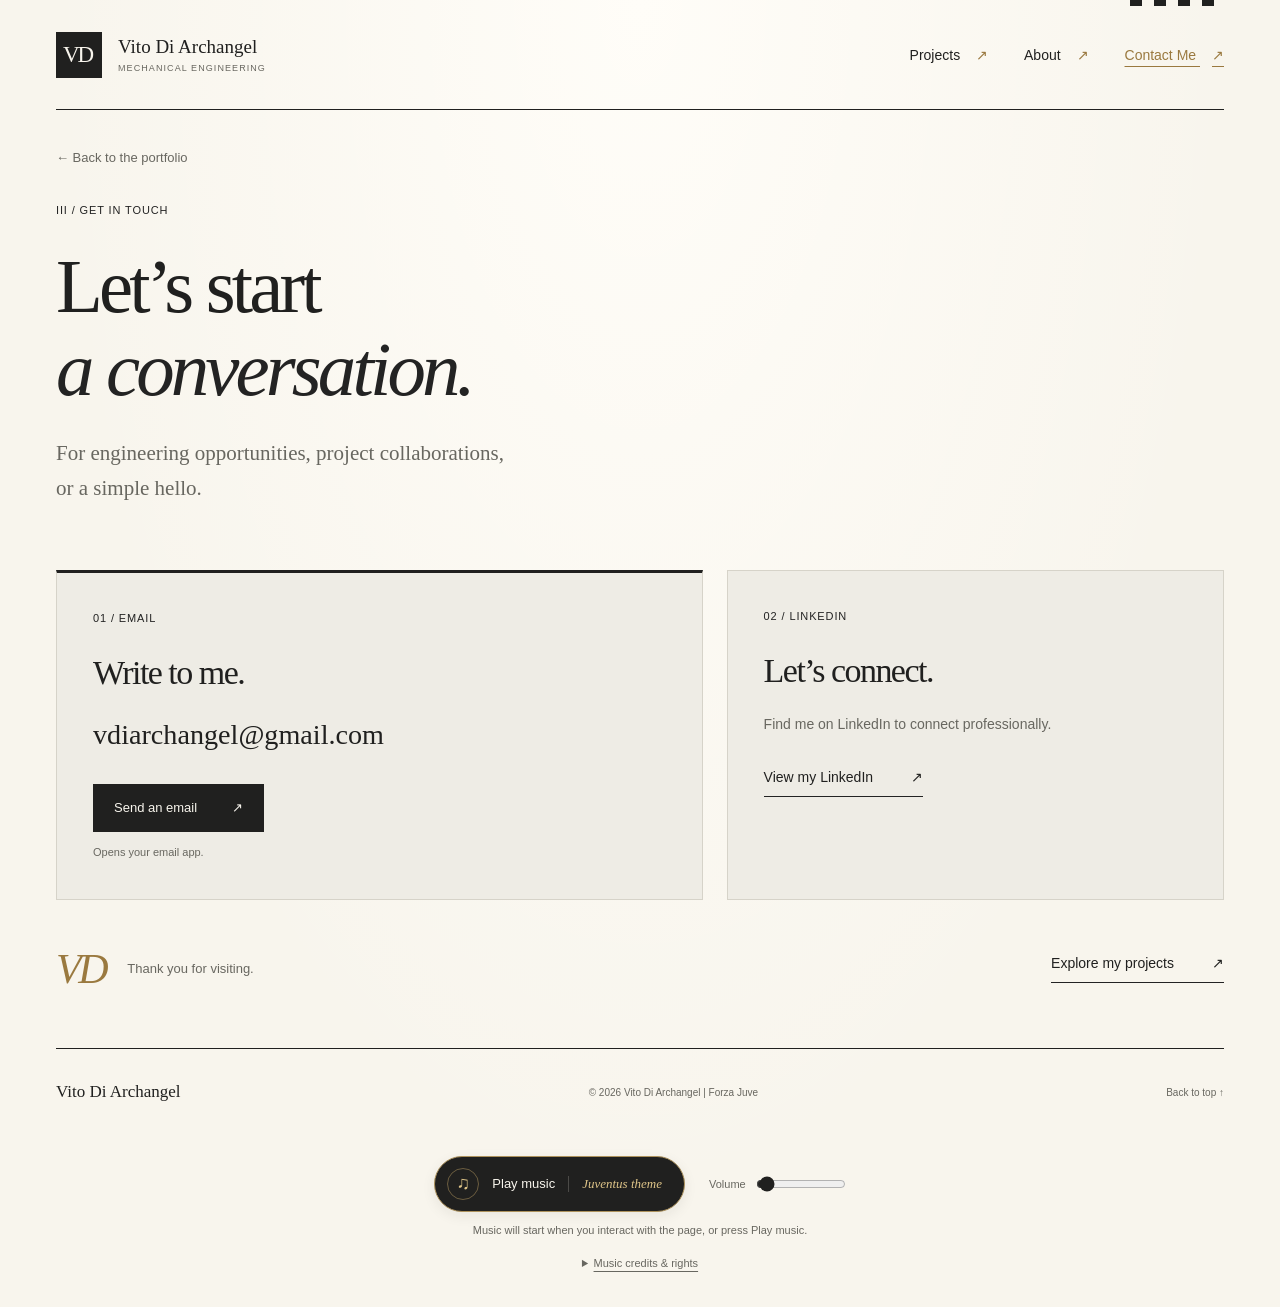
==== contact.html @ 300df436 "Add Contact Me page with email and LinkedIn links" ====
<!doctype html>
<html lang="en-GB">
  <head>
    <meta charset="UTF-8">
    <meta name="viewport" content="width=device-width, initial-scale=1">
    <meta name="description" content="Contact Vito Di Archangel by email or connect on LinkedIn.">
    <meta name="theme-color" content="#f8f5ed">
    <title>Contact Me | Vito Di Archangel</title>
    <link rel="stylesheet" href="style.css">
    <script src="page-data.js" defer>
    </script>
    <script src="script.js" defer>
    </script>
  </head>
  <body>
    <a class="skip-link" href="#main">Skip to content</a>
    <header class="header shell">
      <a class="brand" href="index.html" aria-label="Vito Di Archangel home">
        <span class="brand-mark" aria-hidden="true">VD</span>
        <span>
          Vito Di Archangel
          <span class="brand-caption">Mechanical engineering</span>
        </span>
      </a>
      <nav aria-label="Main navigation">
        <a href="index.html#projects">Projects <span aria-hidden="true">↗</span>
        </a>
        <a href="index.html#about">About <span aria-hidden="true">↗</span>
        </a>
        <a href="contact.html" aria-current="page">Contact Me <span aria-hidden="true">↗</span>
        </a>
      </nav>
    </header>
    <main id="main" class="shell contact-page">
      <div class="contact-heading">
        <a class="case-back" href="index.html">← Back to the portfolio</a>
        <p class="eyebrow">III / Get in touch</p>
        <h1>Let’s start<br>
          <em>a conversation.</em>
        </h1>
        <p class="contact-lead">For engineering opportunities, project collaborations,<br>or a simple hello.</p>
      </div>
      <div class="contact-grid">
        <section class="contact-card contact-email" aria-labelledby="email-title">
          <p class="eyebrow">01 / Email</p>
          <h2 id="email-title">Write to me.</h2>
          <a class="contact-address" href="mailto:vdiarchangel@gmail.com">vdiarchangel@gmail.com</a>
          <a class="contact-button" href="mailto:vdiarchangel@gmail.com">Send an email <span aria-hidden="true">↗</span>
          </a>
          <p class="contact-note">Opens your email app.</p>
        </section>
        <section class="contact-card" aria-labelledby="linkedin-title">
          <p class="eyebrow">02 / LinkedIn</p>
          <h2 id="linkedin-title">Let’s connect.</h2>
          <p>Find me on LinkedIn to connect professionally.</p>
          <a class="text-link" href="https://www.linkedin.com/in/vdiarchangel" target="_blank" rel="noopener noreferrer">View my LinkedIn <span aria-hidden="true">↗</span>
          </a>
        </section>
      </div>
      <div class="contact-closing">
        <span aria-hidden="true">VD</span>
        <p>Thank you for visiting.</p>
        <a class="text-link" href="index.html#projects">Explore my projects <span aria-hidden="true">↗</span>
        </a>
      </div>
    </main>
    <footer class="shell footer">
      <a class="footer-name" href="index.html">Vito Di Archangel</a>
      <p>© <span id="year">2026</span> Vito Di Archangel | Forza Juve</p>
      <a href="#main">Back to top ↑</a>
    </footer>
    <section class="music-dock shell" aria-label="Background music">
      <audio id="background-music" loop preload="auto" aria-label="Juventus theme song">
        <source src="assets/background-music.mp3" type="audio/mpeg">
      </audio>
      <div class="music-controls">
        <button id="music-button" class="music-button" type="button" aria-pressed="false" aria-controls="background-music">
          <span id="music-icon" class="music-icon" aria-hidden="true">♫</span>
          <span id="music-button-label">Play music</span>
          <span class="music-track">Juventus theme</span>
        </button>
        <label class="music-volume" for="music-volume">
          Volume
          <input id="music-volume" type="range" min="0" max="100" value="5" aria-label="Music volume" aria-valuetext="5 percent">
        </label>
      </div>
      <p id="music-status" class="music-status" role="status">Starting music…</p>
      <details class="music-credit">
        <summary>Music credits &amp; rights</summary>
        <p>Background music: Juventus theme song. The music, lyrics and sound recording
          belong to their respective copyright holders. All rights reserved by their
          respective owners. No ownership of this music is claimed by this website.
        </p>
        <p>This is Vito Di Archangel’s independent personal portfolio. It is not
          affiliated with, sponsored by or endorsed by Juventus Football Club.
          The Juventus name and associated trademarks belong to their respective owners.
        </p>
      </details>
    </section>
  </body>
</html>
---- style.css ----
/* Juventus-inspired palette: off-white, charcoal, and restrained antique gold. */
:root {
  --paper: #f8f5ed;
  --ink: #20201f;
  --muted: #686760;
  --line: #d6d3c9;
  --accent: #232323;
  --gold: #9a793f;
  --panel: #eeece5;
  --serif: "Palatino Linotype", "Book Antiqua", Palatino, Georgia, serif;
  --sans: "Segoe UI", Arial, sans-serif;
  --label: "Segoe UI", Arial, sans-serif;
}

/* Base styles. */
* {
  box-sizing: border-box;
}

html {
  scroll-behavior: smooth;
  scroll-padding-top: 28px;
}

body {
  margin: 0;
  background-color: var(--paper);
  background-image: radial-gradient(ellipse at top, #fffdf8 0, transparent 65%);
  color: var(--ink);
  font-family: var(--sans);
  -webkit-font-smoothing: antialiased;
}

a {
  color: inherit;
  text-decoration: none;
}

button {
  font: inherit;
}

a:focus-visible,
button:focus-visible,
[tabindex="0"]:focus-visible {
  outline: 2px solid var(--gold);
  outline-offset: 6px;
}

.shell {
  width: min(1240px, calc(100% - 112px));
  margin: auto;
}

.eyebrow,
.technical-label {
  color: var(--accent);
  font: 11px/1.7 var(--label);
  letter-spacing: 0.08em;
  text-transform: uppercase;
}

.eyebrow {
  margin: 0 0 26px;
}

h1,
h2,
h3 {
  font-family: var(--serif);
  font-weight: 400;
}

em {
  color: var(--accent);
  font-weight: 400;
}

/* Masthead. */
.header {
  display: flex;
  min-height: 110px;
  align-items: center;
  justify-content: space-between;
  gap: 24px;
  border-bottom: 3px double var(--line);
}

.brand {
  display: flex;
  align-items: center;
  gap: 16px;
  font: 19px var(--serif);
}

.brand-mark {
  display: grid;
  width: 46px;
  height: 46px;
  place-items: center;
  border: 1px solid var(--gold);
  border-radius: 50%;
  outline: 1px solid var(--gold);
  outline-offset: 3px;
  padding-right: 3px;
  font: 23px var(--serif);
  letter-spacing: -0.09em;
}

.brand-caption {
  display: block;
  margin-top: 5px;
  color: var(--muted);
  font: 9px var(--label);
  letter-spacing: 0.12em;
  text-transform: uppercase;
}

.header nav {
  display: flex;
  gap: 36px;
  font: 14px var(--label);
}

.header nav span {
  margin-left: 12px;
  color: var(--gold);
}

.header a:hover,
.footer a:hover {
  color: var(--gold);
}

/* Introduction. */
.hero {
  display: grid;
  grid-template-columns: 1.1fr 1fr;
  column-gap: 60px;
  padding-top: 65px;
}

.hero-copy {
  padding-top: 12px;
}

.square {
  display: inline-block;
  width: 6px;
  height: 6px;
  margin-right: 7px;
  background: var(--gold);
  vertical-align: 1px;
}

h1 {
  margin: 32px 0 25px;
  font-size: clamp(60px, 6.5vw, 94px);
  line-height: 1.02;
  letter-spacing: -0.055em;
}

.intro {
  margin-bottom: 30px;
  color: var(--muted);
  font-size: 19px;
  line-height: 1.65;
}

.text-link {
  display: inline-flex;
  align-items: center;
  gap: 38px;
  padding-bottom: 11px;
  border-bottom: 1px solid var(--accent);
  font: 14px var(--label);
}

.text-link:hover {
  color: var(--gold);
}

/* Featured work presented as an atelier drawing sheet. */
.drawing {
  display: flex;
  flex-direction: column;
  justify-content: space-between;
  margin: 0;
  border: 1px solid #aaa698;
  background: #eeece5;
  box-shadow: inset 0 0 0 7px var(--paper), inset 0 0 0 8px #c5c1b3;
  color: #232323;
}

.drawing-heading {
  display: flex;
  justify-content: space-between;
  gap: 15px;
  padding: 20px 22px 0;
  font: 9px var(--label);
  letter-spacing: 0.08em;
  text-transform: uppercase;
}

.engineering-drawing {
  display: block;
  width: 100%;
  height: auto;
  margin: 13px 0 8px;
}

.drawing-body,
.drawing-centrelines,
.drawing-dimensions,
.dimension-arrows {
  fill: none;
  stroke: currentColor;
}

.drawing-body {
  stroke-width: 1.4;
}

.drawing-centrelines {
  opacity: 0.5;
  stroke-width: 0.8;
  stroke-dasharray: 12 4 2 4;
}

.drawing-dimensions {
  stroke-width: 0.6;
}

.dimension-arrows {
  stroke-width: 0.7;
  marker-start: url(#arrow);
  marker-end: url(#arrow);
}

.drawing-notes {
  fill: currentColor;
  font: 7px var(--label);
  letter-spacing: 0.6px;
}

.drawing-title-block {
  display: grid;
  grid-template-columns: 1.7fr 1fr 1fr;
  border-top: 1px solid #a7a39577;
}

.drawing-title-block > div {
  padding: 12px 13px;
}

.drawing-title-block > div + div {
  border-left: 1px solid #a7a39577;
}

.drawing .technical-label {
  display: block;
  margin-bottom: 5px;
  color: #686760;
  font-size: 8px;
}

.drawing strong {
  font: 12px/1.5 var(--label);
}

.hero-foot {
  display: flex;
  grid-column: 1 / -1;
  justify-content: space-between;
  gap: 20px;
  padding: 35px 0 24px;
  border-bottom: 1px solid var(--line);
  color: var(--muted);
  font: 9px var(--label);
  letter-spacing: 0.08em;
  text-transform: uppercase;
}

/* Project register and accessible status tabs. */
.projects {
  padding: 58px 0 65px;
}

.section-heading {
  display: flex;
  align-items: flex-end;
  justify-content: space-between;
  gap: 30px;
  margin-bottom: 32px;
}

.section-heading .eyebrow {
  margin-bottom: 13px;
}

h2 {
  margin: 0;
  font-size: clamp(32px, 3.2vw, 44px);
  letter-spacing: -0.045em;
}

.section-heading > p {
  margin: 0;
  color: var(--muted);
  font-size: 12px;
  line-height: 1.8;
}

.tabs {
  display: flex;
  gap: 12px;
  border-bottom: 1px solid var(--line);
}

.tabs button {
  display: flex;
  align-items: center;
  gap: 20px;
  padding: 17px 20px;
  border: 1px solid transparent;
  border-bottom: 0;
  background: transparent;
  color: var(--muted);
  font: 14px var(--label);
  cursor: pointer;
}

.tabs button[aria-selected="true"] {
  border-color: var(--line);
  background: var(--panel);
  color: var(--accent);
  box-shadow: inset 0 2px var(--gold);
}

.tabs button:hover {
  text-decoration: underline;
  text-underline-offset: 4px;
}

.tab-number {
  font-size: 9px;
  opacity: 0.75;
}

.project-panel {
  display: grid;
  grid-template-columns: 70px 1fr auto;
  align-items: start;
  gap: 25px;
  min-height: 230px;
  margin-top: 20px;
  padding: 35px;
  border: 1px solid var(--line);
  background: var(--panel);
}

.project-panel[hidden] {
  display: none;
}

.panel-index {
  color: var(--gold);
  font: 14px var(--label);
}

.project-panel .eyebrow {
  margin-bottom: 17px;
}

h3 {
  margin: 0 0 20px;
  font-size: 35px;
  line-height: 1.15;
  letter-spacing: -0.035em;
}

.project-panel p:last-child {
  color: var(--muted);
  font-size: 13px;
  line-height: 1.7;
}

.panel-stamp {
  padding: 10px 13px;
  border: 1px solid var(--line);
  color: var(--accent);
  font: 9px/1.8 var(--label);
  letter-spacing: 0.04em;
  text-transform: uppercase;
}

.panel-stamp span {
  display: block;
  color: var(--muted);
  font-size: 8px;
}

/* Background section and footer. */
.about {
  display: grid;
  grid-template-columns: 1fr 1.7fr 0.5fr;
  gap: 35px;
  padding: 45px 0 60px;
  border-top: 1px solid var(--line);
}

.about > .eyebrow {
  padding-top: 10px;
}

.about h2 {
  margin-bottom: 22px;
}

.about p:not(.eyebrow) {
  max-width: 410px;
  font-size: 14px;
  line-height: 1.8;
}

.muted {
  color: var(--muted);
}

.about-mark {
  align-self: center;
  color: #aaa698;
  font: 65px var(--serif);
  text-align: right;
  letter-spacing: -0.1em;
}

.footer {
  display: flex;
  align-items: center;
  justify-content: space-between;
  gap: 25px;
  padding: 28px 0 36px;
  border-top: 3px double var(--line);
}

.footer-name {
  font: 17px var(--serif);
}

.footer p,
.footer > a:last-child {
  color: var(--muted);
  font: 10px var(--label);
}

.skip-link {
  position: absolute;
  z-index: 5;
  top: -80px;
  left: 20px;
  padding: 12px;
  background: var(--ink);
  color: var(--paper);
}

.skip-link:focus {
  top: 12px;
}

/* Italian editorial details: a personal mark, ivory framing, and quiet ornaments. */
.brand-mark {
  color: var(--accent);
}

.hero-copy::before {
  display: block;
  width: 52px;
  margin-bottom: 26px;
  border-top: 1px solid var(--gold);
  content: "";
}

.hero-copy h1 em {
  font-style: normal;
}

.hero-copy .intro {
  max-width: 470px;
  font-family: var(--serif);
  font-size: 21px;
  line-height: 1.65;
}

.drawing-heading {
  padding-top: 24px;
  color: var(--accent);
  font-size: 10px;
}

.featured-project {
  position: relative;
  align-self: center;
  padding: 9px;
}

.featured-project::before {
  position: absolute;
  top: -13px;
  left: calc(50% - 13px);
  width: 26px;
  background: var(--paper);
  color: var(--gold);
  content: "✧";
  font: 24px/1 var(--serif);
  text-align: center;
}

.featured-project .featured-image {
  width: calc(100% - 22px);
  margin: 20px 11px;
  border: 1px solid #d6d3c9;
}

.hero-foot {
  padding-top: 38px;
}

.section-heading h2,
.about h2 {
  line-height: 1.2;
}

.project-copy h3 {
  line-height: 1.18;
}

.project-placeholder {
  background-image: none;
  outline: 1px solid var(--line);
  outline-offset: -8px;
}

.project-placeholder > span:nth-child(2) {
  font-family: var(--serif);
  font-weight: 400;
}

.project-figure a {
  outline: 1px solid #e9e0d1;
  outline-offset: -6px;
}

.project-tags li {
  border: 0;
  border-bottom: 1px solid var(--line);
  padding-left: 0;
  margin-right: 8px;
}

.about-mark {
  font-style: italic;
}

/* Tablet layout. */
@media (max-width: 1000px) {
  .shell {
    width: calc(100% - 56px);
  }

  .hero {
    column-gap: 30px;
  }

  h1 {
    font-size: 64px;
  }

  .hero .eyebrow {
    font-size: 9px;
  }

  .drawing-title-block {
    grid-template-columns: 1.5fr 1fr;
  }

  .drawing-title-block > div:last-child {
    grid-column: 1 / -1;
    border-top: 1px solid #a7a39577;
    border-left: 0;
  }

  .drawing-title-block > div:last-child .technical-label {
    display: inline;
    margin-right: 12px;
  }

  .about {
    grid-template-columns: 1fr 2fr;
  }

  .about-mark {
    display: none;
  }
}

/* Mobile layout. */
@media (max-width: 680px) {
  .shell {
    width: calc(100% - 40px);
  }

  .header {
    min-height: 95px;
    gap: 15px;
  }

  .brand {
    gap: 12px;
    font-size: 15px;
  }

  .brand-mark {
    width: 33px;
    height: 33px;
    font-size: 18px;
  }

  .brand-caption {
    font-size: 7px;
  }

  .header nav {
    gap: 16px;
    font-size: 10px;
  }

  .header nav span {
    display: none;
  }

  .hero {
    grid-template-columns: 1fr;
    gap: 32px;
    padding-top: 30px;
  }

  h1 {
    margin-top: 24px;
    font-size: clamp(56px, 12.5vw, 80px);
  }

  .intro {
    font-size: 18px;
  }

  .drawing-title-block {
    grid-template-columns: 1.7fr 1fr 1fr;
  }

  .drawing-title-block > div:last-child {
    grid-column: auto;
    border-top: 0;
    border-left: 1px solid #a7a39577;
  }

  .drawing-title-block > div:last-child .technical-label {
    display: block;
    margin-right: 0;
  }

  .drawing-title-block > div {
    padding: 10px;
  }

  .drawing strong {
    font-size: 9px;
  }

  .hero-foot {
    padding: 0 0 24px;
    font-size: 8px;
    line-height: 1.6;
  }

  .hero-foot span:last-child {
    text-align: right;
  }

  .projects {
    padding: 40px 0;
  }

  .section-heading {
    display: block;
  }

  .section-heading > p {
    margin-top: 16px;
  }

  h2 {
    font-size: 34px;
  }

  .tabs button {
    flex: 1;
    justify-content: space-between;
    gap: 8px;
    padding: 16px 10px;
    font-size: 11px;
  }

  .tab-number {
    display: none;
  }

  .project-panel {
    grid-template-columns: 1fr;
    gap: 18px;
    padding: 25px 20px;
  }

  .panel-stamp {
    justify-self: start;
  }

  h3 {
    font-size: 32px;
  }

  .about {
    grid-template-columns: 1fr;
    gap: 0;
    padding: 32px 0;
  }

  .about > .eyebrow {
    margin-bottom: 18px;
  }

  .footer {
    flex-wrap: wrap;
    gap: 15px;
  }

  .footer-name {
    width: 100%;
  }

  .footer p {
    margin: 0;
  }

  .footer > a:last-child {
    margin-left: auto;
  }
}

@media (prefers-reduced-motion: reduce) {
  html {
    scroll-behavior: auto;
  }
}
/* Portfolio imagery and project case studies. */
.featured-image {
  display: block;
  width: 100%;
  height: auto;
  margin: 20px 0;
  background: #fff;
}

.project-list {
  padding-top: 24px;
}

.project-list[hidden] {
  display: none;
}

.project-card {
  display: grid;
  grid-template-columns: 0.95fr 1.05fr;
  gap: 28px 36px;
  padding: 32px 0;
  border-bottom: 1px solid var(--line);
}

.project-card:first-child {
  padding-top: 8px;
}

.project-copy {
  align-self: center;
  min-width: 0;
}

.project-copy .eyebrow {
  margin-bottom: 16px;
}

.project-copy h3 {
  margin-bottom: 18px;
  font-size: clamp(28px, 2.8vw, 38px);
}

.project-intro {
  color: var(--muted);
  font-size: 15px;
  line-height: 1.8;
}

.project-tags {
  display: flex;
  flex-wrap: wrap;
  gap: 8px;
  margin: 20px 0 0;
  padding: 0;
  list-style: none;
}

.project-tags li {
  padding: 6px 9px;
  border: 1px solid var(--line);
  color: var(--accent);
  font: 12px/1.5 var(--label);
}

.project-figure {
  margin: 0;
}

.project-figure a {
  display: flex;
  min-height: 200px;
  align-items: center;
  justify-content: center;
  padding: 14px;
  border: 1px solid var(--line);
  background: #fff;
}

.project-figure img {
  display: block;
  width: 100%;
  height: auto;
  max-height: 320px;
  object-fit: contain;
}

.project-figure figcaption {
  display: flex;
  justify-content: space-between;
  gap: 12px;
  margin-top: 10px;
  color: var(--muted);
  font: 10px/1.7 var(--label);
}

.project-figure a:hover {
  border-color: var(--gold);
}

.project-placeholder {
  display: flex;
  min-height: 245px;
  flex-direction: column;
  justify-content: space-between;
  gap: 25px;
  padding: 28px;
  border: 1px solid var(--line);
  background-color: var(--panel);
  background-image:
    linear-gradient(#23232308 1px, transparent 1px),
    linear-gradient(90deg, #23232308 1px, transparent 1px);
  background-size: 20px 20px;
  color: var(--accent);
}

.project-placeholder > span:first-child,
.project-placeholder > span:last-child {
  font: 10px var(--label);
  letter-spacing: 0.06em;
  text-transform: uppercase;
}

.project-placeholder > span:nth-child(2) {
  font: italic 38px/1.1 var(--serif);
  letter-spacing: -0.03em;
}

.project-details {
  grid-column: 1 / -1;
  border: 1px solid var(--line);
  background: var(--panel);
}

.project-details summary {
  padding: 18px 22px;
  color: var(--accent);
  font: 14px/1.6 var(--label);
  cursor: pointer;
}

.project-details summary:focus-visible {
  outline: 2px solid var(--gold);
  outline-offset: 3px;
}

.project-details[open] summary {
  border-bottom: 1px solid var(--line);
}

.project-detail-content {
  display: grid;
  grid-template-columns: repeat(2, minmax(0, 1fr));
  gap: 24px 36px;
  padding: 24px;
}

.project-notes h4 {
  margin: 0 0 12px;
  color: var(--accent);
  font: 14px/1.6 var(--label);
}

.project-notes ul {
  margin: 0;
  padding-left: 18px;
  color: var(--muted);
  font-size: 14px;
  line-height: 1.85;
}

.project-notes li + li {
  margin-top: 8px;
}

.project-gallery {
  display: grid;
  grid-column: 1 / -1;
  grid-template-columns: repeat(2, minmax(0, 1fr));
  align-items: start;
  gap: 24px;
}

.project-gallery .project-figure img {
  max-height: 460px;
}

/* Allow the longer surname and navigation to breathe on smaller screens. */
@media (min-width: 681px) and (max-width: 1000px) {
  .hero {
    grid-template-columns: 1fr;
    row-gap: 36px;
  }

  .drawing {
    max-width: 600px;
  }

  .featured-image {
    max-height: 350px;
    object-fit: contain;
  }
}

@media (max-width: 680px) {
  .header {
    flex-wrap: wrap;
    padding: 22px 0;
    gap: 24px;
  }

  .header nav {
    width: 100%;
    justify-content: space-between;
    font-size: 11px;
  }

  h1 {
    font-size: clamp(46px, 10.4vw, 70px);
  }

  .intro {
    font-size: 17px;
  }

  .project-card,
  .project-detail-content,
  .project-gallery {
    grid-template-columns: 1fr;
  }

  .project-card {
    gap: 24px;
  }

  .project-details summary {
    padding: 16px;
    font-size: 11px;
  }

  .project-detail-content {
    padding: 18px;
  }
}

/* Bianconeri accents keep the portfolio personal and the work prominent. */
.header {
  position: relative;
  border-bottom: 1px solid var(--ink);
}

.header::before {
  position: absolute;
  top: 0;
  right: 0;
  width: 94px;
  height: 6px;
  background: repeating-linear-gradient(
    90deg,
    var(--ink) 0 12px,
    var(--paper) 12px 24px
  );
  content: "";
}

.brand-mark {
  border-radius: 0;
  border-color: var(--ink);
  outline: 0;
  background: var(--ink);
  color: var(--paper);
}

.hero-copy::before {
  width: 58px;
  height: 5px;
  border: 0;
  background: repeating-linear-gradient(
    90deg,
    var(--ink) 0 8px,
    var(--paper) 8px 16px
  );
}

.featured-project::before {
  content: "✦";
  color: var(--gold);
}

.drawing-heading {
  padding-bottom: 14px;
  border-bottom: 1px solid var(--line);
  font-size: 9px;
}

.tabs button[aria-selected="true"] {
  border-color: var(--ink);
  background: var(--ink);
  color: var(--paper);
  box-shadow: inset 0 2px var(--gold);
}

.tabs {
  border-bottom-color: var(--ink);
}

.footer {
  border-top: 1px solid var(--ink);
}

/* Quiet background music, styled as a compact control at the page bottom. */
.music-dock {
  padding: 12px 0 34px;
  text-align: center;
}

.music-dock audio {
  display: none;
}

.music-controls {
  display: flex;
  flex-wrap: wrap;
  align-items: center;
  justify-content: center;
  gap: 18px 24px;
}

.music-button {
  display: inline-flex;
  align-items: center;
  gap: 13px;
  min-height: 56px;
  padding: 10px 22px 10px 12px;
  border: 1px solid #ad925c;
  border-radius: 999px;
  background: var(--ink);
  color: var(--paper);
  box-shadow: 0 4px 14px #20201f12;
  font-size: 13px;
  cursor: pointer;
}

.music-button:hover {
  background: #373631;
  border-color: var(--gold);
}

.music-icon {
  display: grid;
  width: 32px;
  height: 32px;
  place-items: center;
  border: 1px solid #ad925c88;
  border-radius: 50%;
  color: #dfc589;
  font-size: 18px;
}

.music-track {
  padding-left: 13px;
  border-left: 1px solid #f8f5ed33;
  color: #dfc589;
  font: italic 13px var(--serif);
}

.music-volume {
  display: inline-flex;
  align-items: center;
  gap: 10px;
  color: var(--muted);
  font-size: 11px;
}

.music-volume input {
  width: 90px;
  height: 26px;
  margin: 0;
  accent-color: var(--ink);
  cursor: pointer;
}

.music-volume input:focus-visible {
  outline: 2px solid var(--gold);
  outline-offset: 4px;
}

.music-status {
  min-height: 18px;
  margin: 12px 0;
  color: var(--muted);
  font-size: 11px;
}

.music-credit {
  color: var(--muted);
  font-size: 11px;
  line-height: 1.8;
}

.music-credit summary {
  width: fit-content;
  margin: auto;
  cursor: pointer;
  text-decoration: underline;
  text-underline-offset: 4px;
}

.music-credit a {
  text-decoration: underline;
  text-underline-offset: 3px;
}

.music-credit p {
  max-width: 720px;
  margin: 12px auto 0;
  font-size: 11px;
}

@media (max-width: 400px) {
  .music-button {
    gap: 10px;
    padding-right: 16px;
  }

  .music-track {
    font-size: 12px;
  }
}

/* Vito’s original portrait; framing is handled with CSS, not image edits. */
.portrait-frame {
  width: min(100%, 390px);
  margin: 0;
  padding: 10px;
  align-self: center;
  justify-self: center;
  border: 1px solid var(--line);
  background: var(--panel);
  box-shadow: 0 8px 28px #20201f08;
}

.portrait-image {
  display: block;
  width: 100%;
  height: auto;
}

.portrait-frame figcaption {
  display: flex;
  flex-wrap: wrap;
  justify-content: space-between;
  gap: 8px 16px;
  padding: 14px 4px 4px;
  color: var(--muted);
  font: 10px/1.6 var(--label);
}

.portrait-frame figcaption span:first-child {
  color: var(--ink);
}

@media (max-width: 680px) {
  .portrait-frame {
    width: min(100%, 360px);
  }
}
/* Dedicated project pages: open specifications and large technical figures. */
.project-page-link {
  margin-top: 25px;
}

.project-copy h3 a:hover {
  color: var(--gold);
}

.case-study {
  padding-top: 38px;
  padding-bottom: 55px;
}

.case-heading {
  max-width: 960px;
  padding-bottom: 38px;
  border-bottom: 1px solid var(--line);
}

.case-back {
  display: inline-block;
  margin-bottom: 36px;
  color: var(--muted);
  font-size: 13px;
}

.case-back:hover {
  color: var(--gold);
}

.case-heading .eyebrow {
  margin-bottom: 18px;
}

.case-heading h1 {
  margin: 0 0 24px;
  font-size: clamp(36px, 4.7vw, 66px);
  line-height: 1.12;
  letter-spacing: -0.04em;
}

.case-status {
  display: inline-block;
  padding: 7px 12px;
  border: 1px solid var(--line);
  color: var(--muted);
  font-size: 11px;
}

.case-overview {
  display: grid;
  grid-template-columns: 1fr 1fr;
  align-items: center;
  gap: 50px;
  padding: 40px 0;
}

.case-introduction .project-intro {
  margin-top: 0;
  color: var(--ink);
  font: 21px/1.8 var(--serif);
}

.case-overview .project-figure img {
  max-height: 470px;
}

.case-details {
  padding-top: 12px;
  border-top: 1px solid var(--line);
}

.case-details .project-detail-content {
  padding: 30px 0;
  gap: 40px 50px;
}

.case-details .project-notes h2 {
  margin-bottom: 18px;
  font: 28px/1.3 var(--serif);
  letter-spacing: -0.025em;
}

.case-details .project-notes ul {
  color: var(--ink);
  font-size: 15px;
  line-height: 1.9;
}

.case-details .project-gallery {
  gap: 36px;
  padding-top: 12px;
}

.case-details .project-gallery img {
  max-height: 700px;
}

.case-pagination {
  display: flex;
  align-items: center;
  justify-content: space-between;
  gap: 28px;
  margin-top: 25px;
  padding: 26px 0;
  border-top: 1px solid var(--line);
  border-bottom: 1px solid var(--line);
  font: 16px/1.6 var(--serif);
}

.case-pagination a {
  max-width: 45%;
}

.case-pagination a:hover {
  color: var(--gold);
}

.case-return {
  margin-top: 28px;
}

@media (max-width: 680px) {
  .case-study {
    padding-top: 25px;
  }

  .case-back {
    margin-bottom: 28px;
  }

  .case-overview {
    grid-template-columns: 1fr;
    gap: 28px;
    padding: 30px 0;
  }

  .case-introduction .project-intro {
    font-size: 19px;
  }

  .case-details .project-detail-content {
    grid-template-columns: 1fr;
    gap: 30px;
  }

  .case-pagination {
    flex-direction: column;
    align-items: flex-start;
    gap: 20px;
  }

  .case-pagination a {
    max-width: 100%;
  }
}
/* Contact page: direct email and LinkedIn links, with no form service required. */
.header nav a[aria-current="page"] {
  color: var(--gold);
  text-decoration: underline;
  text-underline-offset: 6px;
}

.contact-page {
  padding-top: 38px;
  padding-bottom: 55px;
}

.contact-heading {
  padding-bottom: 42px;
}

.contact-heading h1 {
  margin: 24px 0;
  font-size: clamp(44px, 6vw, 82px);
  line-height: 1.08;
  letter-spacing: -0.05em;
}

.contact-lead {
  color: var(--muted);
  font: 21px/1.7 var(--serif);
}

.contact-grid {
  display: grid;
  grid-template-columns: 1.3fr 1fr;
  gap: 24px;
}

.contact-card {
  min-width: 0;
  padding: 36px;
  border: 1px solid var(--line);
  background: var(--panel);
}

.contact-email {
  border-top: 3px solid var(--ink);
}

.contact-card h2 {
  margin-bottom: 22px;
  font-size: 34px;
}

.contact-card > p:not(.eyebrow) {
  color: var(--muted);
  font-size: 14px;
  line-height: 1.8;
}

.contact-address {
  display: block;
  margin-bottom: 28px;
  overflow-wrap: anywhere;
  font: clamp(19px, 2.2vw, 29px)/1.5 var(--serif);
}

.contact-address:hover {
  color: var(--gold);
}

.contact-button {
  display: inline-flex;
  align-items: center;
  justify-content: space-between;
  gap: 35px;
  min-height: 48px;
  padding: 14px 20px;
  border: 1px solid var(--ink);
  background: var(--ink);
  color: var(--paper);
  font-size: 13px;
}

.contact-button:hover {
  background: #373631;
  border-color: var(--gold);
}

.contact-card > p.contact-note {
  margin-bottom: 0;
  font-size: 11px;
}

.contact-card .text-link {
  margin-top: 18px;
}

.contact-closing {
  display: flex;
  flex-wrap: wrap;
  align-items: center;
  gap: 22px;
  padding-top: 45px;
}

.contact-closing > span {
  color: var(--gold);
  font: italic 42px var(--serif);
  letter-spacing: -0.08em;
}

.contact-closing p {
  color: var(--muted);
  font-size: 13px;
}

.contact-closing .text-link {
  margin-left: auto;
}

@media (max-width: 680px) {
  .contact-page {
    padding-top: 25px;
  }

  .contact-grid {
    grid-template-columns: 1fr;
  }

  .contact-card {
    padding: 26px 22px;
  }

  .contact-lead {
    font-size: 19px;
  }

  .contact-closing .text-link {
    margin-left: 0;
  }
}
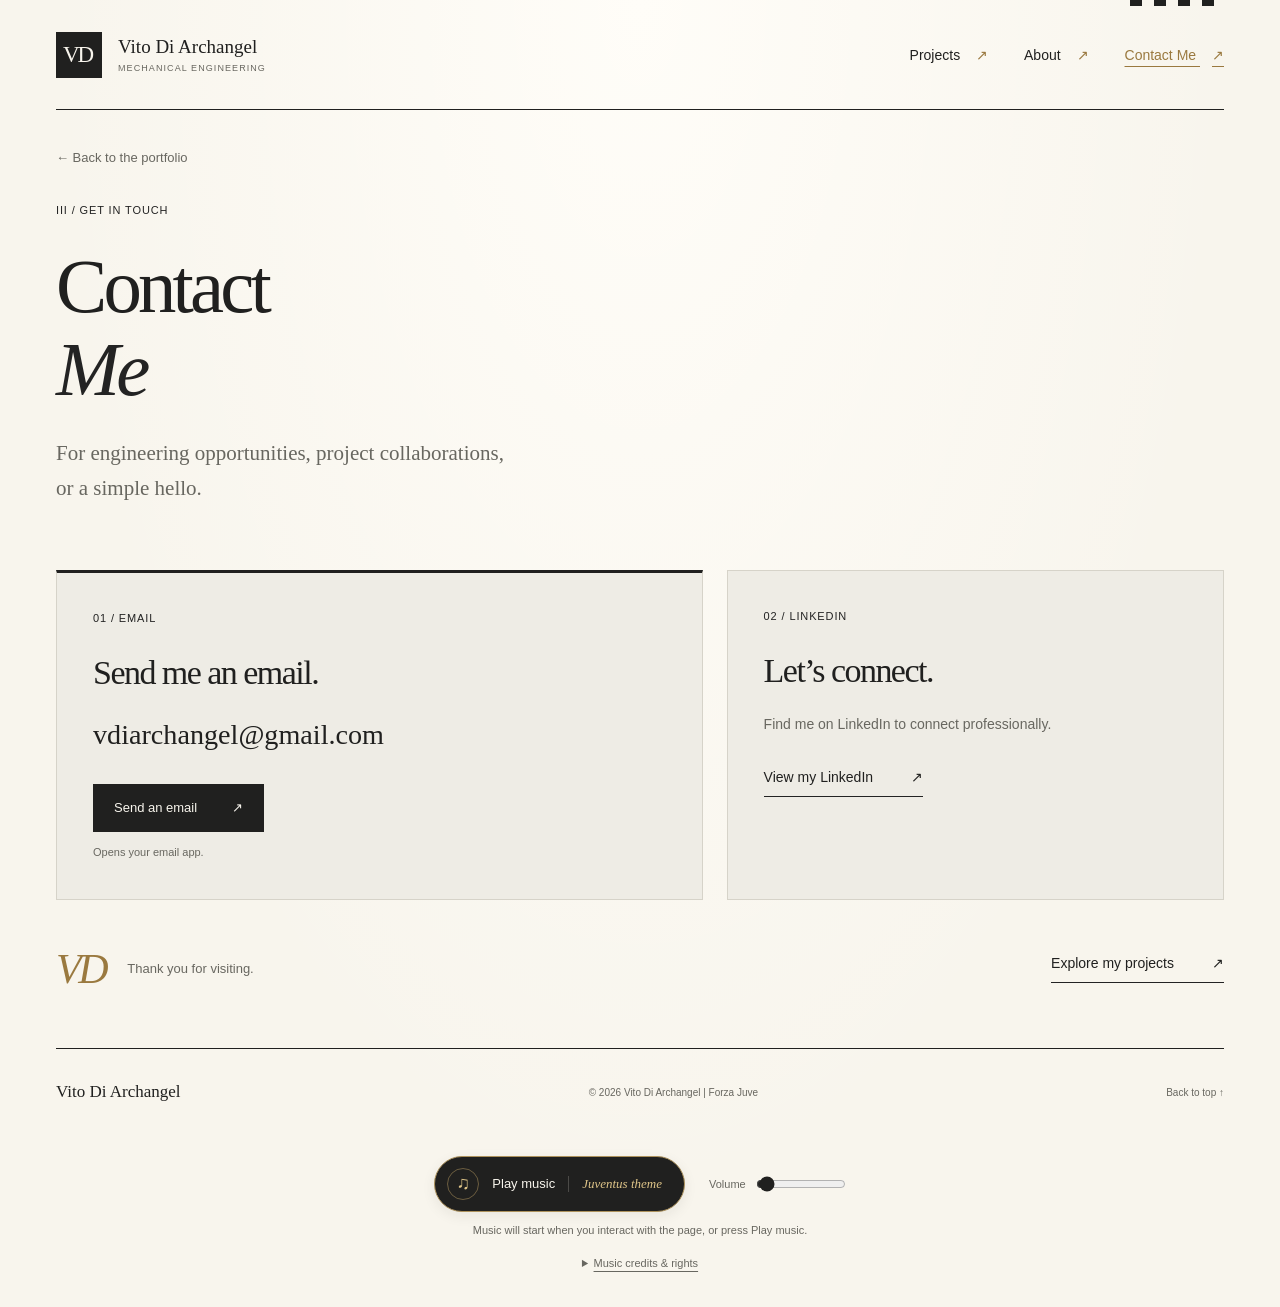
==== commit 98cbbd78: "Changed wording on two pages" ====
--- a/contact.html
+++ b/contact.html
@@ -35,15 +35,15 @@
       <div class="contact-heading">
         <a class="case-back" href="index.html">← Back to the portfolio</a>
         <p class="eyebrow">III / Get in touch</p>
-        <h1>Let’s start<br>
-          <em>a conversation.</em>
+        <h1>Contact<br>
+          <em> Me</em>
         </h1>
         <p class="contact-lead">For engineering opportunities, project collaborations,<br>or a simple hello.</p>
       </div>
       <div class="contact-grid">
         <section class="contact-card contact-email" aria-labelledby="email-title">
           <p class="eyebrow">01 / Email</p>
-          <h2 id="email-title">Write to me.</h2>
+          <h2 id="email-title">Send me an email.</h2>
           <a class="contact-address" href="mailto:vdiarchangel@gmail.com">vdiarchangel@gmail.com</a>
           <a class="contact-button" href="mailto:vdiarchangel@gmail.com">Send an email <span aria-hidden="true">↗</span>
           </a>
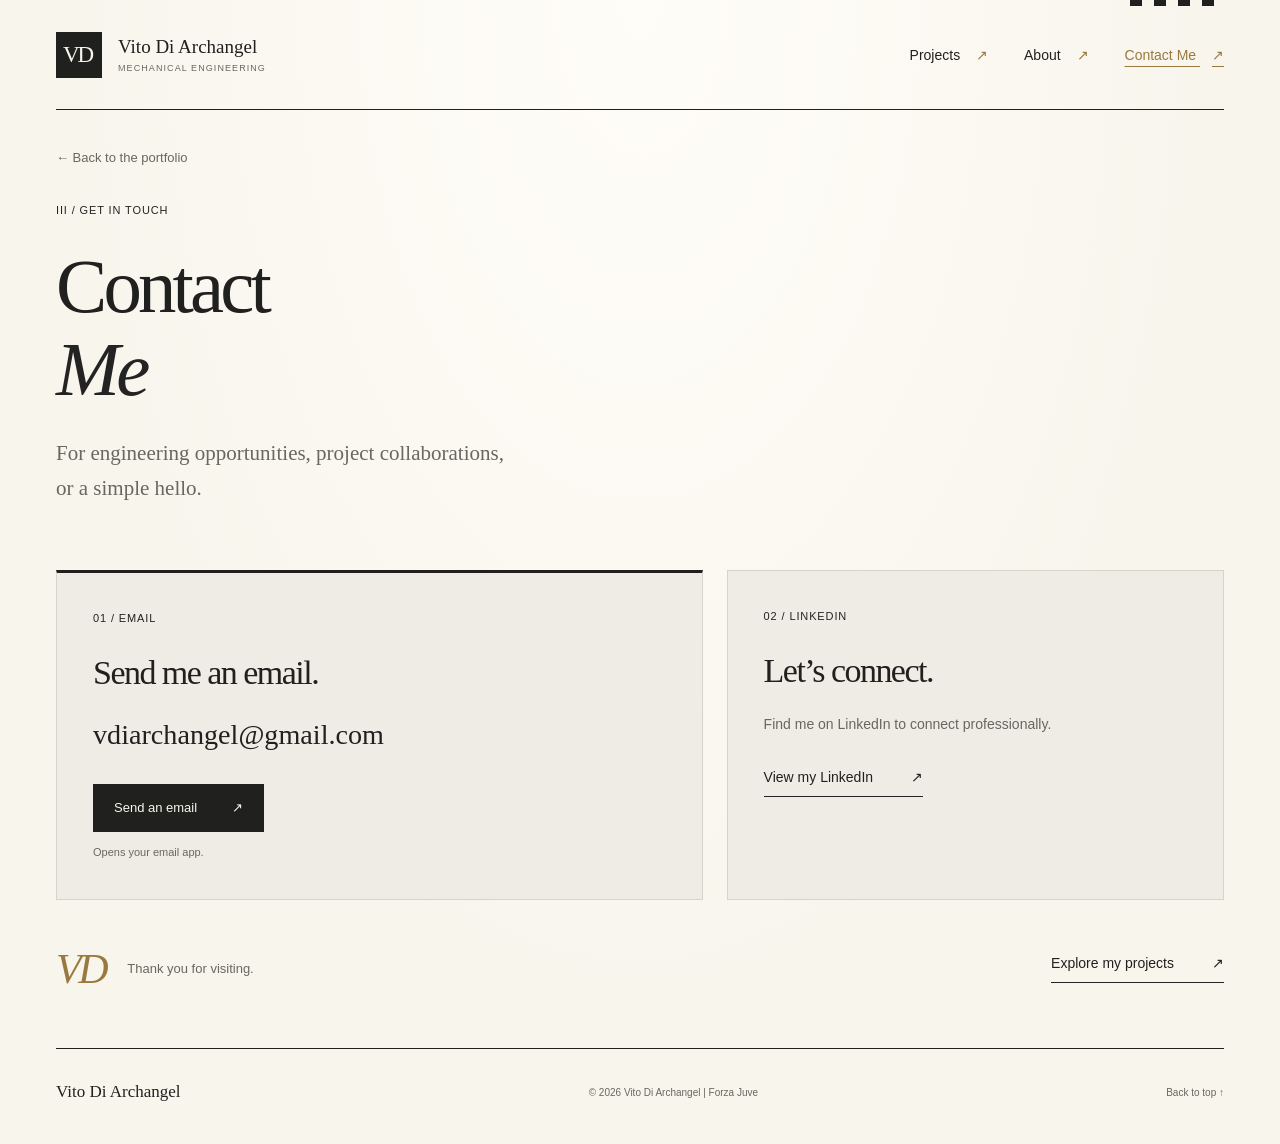
==== commit e987bfb7: "Feedback from Vito Removed music and changed wording as desired from him." ====
--- a/contact.html
+++ b/contact.html
@@ -69,33 +69,5 @@
       <p>© <span id="year">2026</span> Vito Di Archangel | Forza Juve</p>
       <a href="#main">Back to top ↑</a>
     </footer>
-    <section class="music-dock shell" aria-label="Background music">
-      <audio id="background-music" loop preload="auto" aria-label="Juventus theme song">
-        <source src="assets/background-music.mp3" type="audio/mpeg">
-      </audio>
-      <div class="music-controls">
-        <button id="music-button" class="music-button" type="button" aria-pressed="false" aria-controls="background-music">
-          <span id="music-icon" class="music-icon" aria-hidden="true">♫</span>
-          <span id="music-button-label">Play music</span>
-          <span class="music-track">Juventus theme</span>
-        </button>
-        <label class="music-volume" for="music-volume">
-          Volume
-          <input id="music-volume" type="range" min="0" max="100" value="5" aria-label="Music volume" aria-valuetext="5 percent">
-        </label>
-      </div>
-      <p id="music-status" class="music-status" role="status">Starting music…</p>
-      <details class="music-credit">
-        <summary>Music credits &amp; rights</summary>
-        <p>Background music: Juventus theme song. The music, lyrics and sound recording
-          belong to their respective copyright holders. All rights reserved by their
-          respective owners. No ownership of this music is claimed by this website.
-        </p>
-        <p>This is Vito Di Archangel’s independent personal portfolio. It is not
-          affiliated with, sponsored by or endorsed by Juventus Football Club.
-          The Juventus name and associated trademarks belong to their respective owners.
-        </p>
-      </details>
-    </section>
   </body>
 </html>
--- a/style.css
+++ b/style.css
@@ -1072,126 +1072,6 @@
   border-top: 1px solid var(--ink);
 }
 
-/* Quiet background music, styled as a compact control at the page bottom. */
-.music-dock {
-  padding: 12px 0 34px;
-  text-align: center;
-}
-
-.music-dock audio {
-  display: none;
-}
-
-.music-controls {
-  display: flex;
-  flex-wrap: wrap;
-  align-items: center;
-  justify-content: center;
-  gap: 18px 24px;
-}
-
-.music-button {
-  display: inline-flex;
-  align-items: center;
-  gap: 13px;
-  min-height: 56px;
-  padding: 10px 22px 10px 12px;
-  border: 1px solid #ad925c;
-  border-radius: 999px;
-  background: var(--ink);
-  color: var(--paper);
-  box-shadow: 0 4px 14px #20201f12;
-  font-size: 13px;
-  cursor: pointer;
-}
-
-.music-button:hover {
-  background: #373631;
-  border-color: var(--gold);
-}
-
-.music-icon {
-  display: grid;
-  width: 32px;
-  height: 32px;
-  place-items: center;
-  border: 1px solid #ad925c88;
-  border-radius: 50%;
-  color: #dfc589;
-  font-size: 18px;
-}
-
-.music-track {
-  padding-left: 13px;
-  border-left: 1px solid #f8f5ed33;
-  color: #dfc589;
-  font: italic 13px var(--serif);
-}
-
-.music-volume {
-  display: inline-flex;
-  align-items: center;
-  gap: 10px;
-  color: var(--muted);
-  font-size: 11px;
-}
-
-.music-volume input {
-  width: 90px;
-  height: 26px;
-  margin: 0;
-  accent-color: var(--ink);
-  cursor: pointer;
-}
-
-.music-volume input:focus-visible {
-  outline: 2px solid var(--gold);
-  outline-offset: 4px;
-}
-
-.music-status {
-  min-height: 18px;
-  margin: 12px 0;
-  color: var(--muted);
-  font-size: 11px;
-}
-
-.music-credit {
-  color: var(--muted);
-  font-size: 11px;
-  line-height: 1.8;
-}
-
-.music-credit summary {
-  width: fit-content;
-  margin: auto;
-  cursor: pointer;
-  text-decoration: underline;
-  text-underline-offset: 4px;
-}
-
-.music-credit a {
-  text-decoration: underline;
-  text-underline-offset: 3px;
-}
-
-.music-credit p {
-  max-width: 720px;
-  margin: 12px auto 0;
-  font-size: 11px;
-}
-
-@media (max-width: 400px) {
-  .music-button {
-    gap: 10px;
-    padding-right: 16px;
-  }
-
-  .music-track {
-    font-size: 12px;
-  }
-}
-
 /* Vito’s original portrait; framing is handled with CSS, not image edits. */
 .portrait-frame {
   width: min(100%, 390px);
